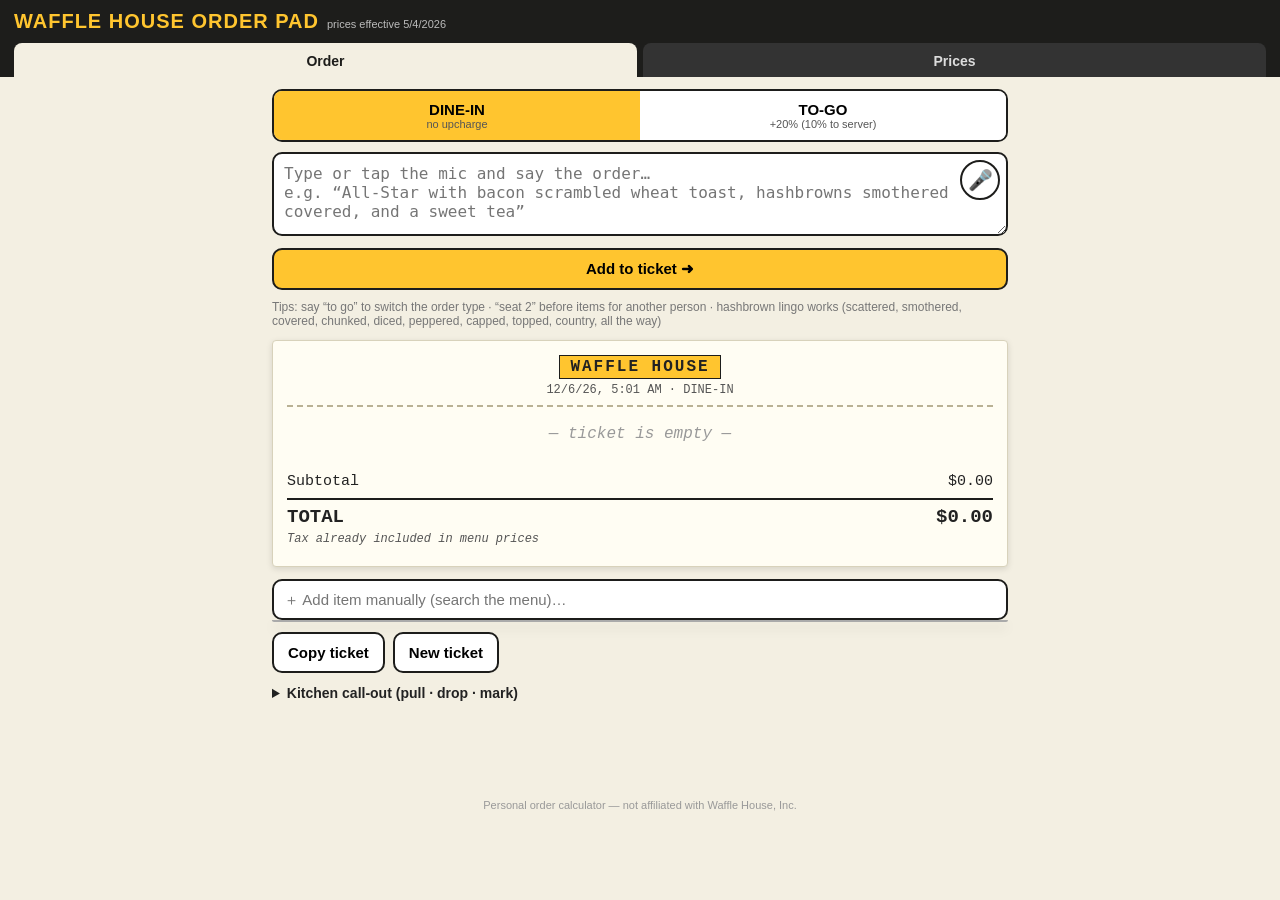
==== index.html @ cb044359 "Add Waffle House Order Pad web app Personal order calculator: speak or type an order, get a priced W" ====
<!DOCTYPE html>
<html lang="en">
<head>
  <meta charset="UTF-8">
  <meta name="viewport" content="width=device-width, initial-scale=1.0, maximum-scale=1.0">
  <title>Waffle House Order Pad</title>
  <meta name="description" content="Personal Waffle House order calculator: speak or type an order, get a priced ticket.">
  <link rel="stylesheet" href="css/styles.css">
  <link rel="icon" href="data:image/svg+xml,<svg xmlns='http://www.w3.org/2000/svg' viewBox='0 0 100 100'><rect width='100' height='100' rx='15' fill='%23ffc52f'/><text x='50' y='68' font-size='52' text-anchor='middle' font-family='Arial' font-weight='bold' fill='%231d1d1b'>W</text></svg>">
</head>
<body>
  <header>
    <div class="brand">
      <h1>Waffle House Order Pad</h1>
      <span class="sub" id="effDate"></span>
    </div>
    <nav>
      <button class="active" data-view="orderView">Order</button>
      <button data-view="pricesView">Prices</button>
    </nav>
  </header>

  <main>
    <!-- ============ ORDER VIEW ============ -->
    <section id="orderView" class="view active">
      <div class="order-type">
        <button id="btnDineIn" class="active">DINE-IN<span class="hint">no upcharge</span></button>
        <button id="btnToGo">TO-GO<span class="hint">+20% (10% to server)</span></button>
      </div>

      <div class="input-wrap">
        <textarea id="orderText" placeholder="Type or tap the mic and say the order…&#10;e.g. “All-Star with bacon scrambled wheat toast, hashbrowns smothered covered, and a sweet tea”"></textarea>
        <button id="micBtn" aria-label="Start dictation">🎤</button>
      </div>
      <div class="btn-row">
        <button id="parseBtn" class="btn">Add to ticket ➜</button>
      </div>
      <p class="tip">Tips: say “to go” to switch the order type · “seat 2” before items for another person ·
        hashbrown lingo works (scattered, smothered, covered, chunked, diced, peppered, capped, topped, country, all the way)</p>

      <div id="alerts"></div>

      <div class="ticket">
        <div class="ticket-head">
          <span class="wh">WAFFLE HOUSE</span>
          <div class="meta" id="ticketDate"></div>
        </div>
        <div id="ticketLines"></div>
        <div class="totals" id="totals"></div>
      </div>

      <div class="addwrap">
        <input id="addSearch" type="text" placeholder="＋ Add item manually (search the menu)…" autocomplete="off">
        <div id="addResults"></div>
      </div>

      <div class="btn-row">
        <button id="copyBtn" class="btn secondary">Copy ticket</button>
        <button id="clearBtn" class="btn secondary">New ticket</button>
      </div>

      <details class="callout">
        <summary>Kitchen call-out (pull · drop · mark)</summary>
        <pre id="callout"></pre>
      </details>
    </section>

    <!-- ============ PRICES VIEW ============ -->
    <section id="pricesView" class="view">
      <div class="price-banner">
        <b>Price sheet</b> — effective <span id="bannerDate"></span>, menu code CAT-2P-26-124.
        Taxes are already included in every price.
        <div id="ovCount" style="margin-top:6px;color:#777"></div>
        <div class="btns">
          <button id="resetPrices" class="btn small secondary">Reset to defaults</button>
          <button id="exportPrices" class="btn small secondary">Export prices.js</button>
        </div>
      </div>
      <input id="priceSearch" type="text" placeholder="Search items…" autocomplete="off">
      <div id="priceList"></div>
    </section>
  </main>

  <footer>Personal order calculator — not affiliated with Waffle House, Inc.</footer>

  <script src="data/prices.js"></script>
  <script src="js/parser.js"></script>
  <script src="js/speech.js"></script>
  <script src="js/app.js"></script>
  <script>document.getElementById("bannerDate").textContent = window.WH_MENU.effectiveDate;</script>
</body>
</html>
---- css/styles.css ----
/* Waffle House Order Pad — mobile-first */
:root {
  --wh-yellow: #ffc52f;
  --wh-black: #1d1d1b;
  --wh-red: #c8102e;
  --paper: #fffdf3;
  --ink: #222;
  --muted: #777;
  --line: #e3ddc8;
}

* { box-sizing: border-box; }
html, body { margin: 0; padding: 0; }
body {
  font-family: -apple-system, BlinkMacSystemFont, "Segoe UI", Roboto, Helvetica, Arial, sans-serif;
  background: #f3efe2;
  color: var(--ink);
}

header {
  background: var(--wh-black);
  color: #fff;
  padding: 10px 14px 0;
}
.brand {
  display: flex;
  align-items: baseline;
  gap: 8px;
  flex-wrap: wrap;
}
.brand h1 {
  font-size: 20px;
  margin: 0;
  letter-spacing: 1px;
  color: var(--wh-yellow);
  text-transform: uppercase;
}
.brand .sub { font-size: 11px; color: #bbb; }

nav { display: flex; gap: 6px; margin-top: 10px; }
nav button {
  flex: 1;
  border: none;
  padding: 10px 0 8px;
  font-size: 14px;
  font-weight: 600;
  background: #333;
  color: #ddd;
  border-radius: 8px 8px 0 0;
  cursor: pointer;
}
nav button.active { background: #f3efe2; color: var(--wh-black); }

main { max-width: 760px; margin: 0 auto; padding: 12px 12px 80px; }
.view { display: none; }
.view.active { display: block; }

/* ---------- order type toggle ---------- */
.order-type {
  display: flex;
  border: 2px solid var(--wh-black);
  border-radius: 10px;
  overflow: hidden;
  margin-bottom: 10px;
}
.order-type button {
  flex: 1;
  padding: 10px;
  font-size: 15px;
  font-weight: 700;
  border: none;
  background: #fff;
  cursor: pointer;
}
.order-type button.active { background: var(--wh-yellow); }
.order-type .hint { font-size: 11px; font-weight: 400; display: block; color: #555; }

/* ---------- input area ---------- */
.input-wrap { position: relative; margin-bottom: 8px; }
textarea#orderText {
  width: 100%;
  min-height: 84px;
  font-size: 16px;
  padding: 10px 52px 10px 10px;
  border: 2px solid var(--wh-black);
  border-radius: 10px;
  resize: vertical;
  background: #fff;
}
#micBtn {
  position: absolute;
  right: 8px;
  top: 8px;
  width: 40px;
  height: 40px;
  font-size: 20px;
  border-radius: 50%;
  border: 2px solid var(--wh-black);
  background: #fff;
  cursor: pointer;
}
#micBtn.listening {
  background: var(--wh-red);
  color: #fff;
  animation: pulse 1.2s infinite;
}
@keyframes pulse { 50% { transform: scale(1.12); } }

.btn-row { display: flex; gap: 8px; margin-bottom: 10px; }
.btn {
  padding: 10px 14px;
  font-size: 15px;
  font-weight: 700;
  border: 2px solid var(--wh-black);
  border-radius: 10px;
  background: var(--wh-yellow);
  cursor: pointer;
}
.btn.secondary { background: #fff; font-weight: 600; }
.btn.small { padding: 6px 10px; font-size: 13px; }
.btn:active { transform: translateY(1px); }
#parseBtn { flex: 1; }

.tip { font-size: 12px; color: var(--muted); margin: 0 0 12px; }

/* ---------- alerts ---------- */
.alert {
  border-radius: 10px;
  padding: 10px 12px;
  margin-bottom: 10px;
  font-size: 14px;
}
.alert.warn { background: #fff3cd; border: 1px solid #e5c963; }
.alert.miss { background: #fde8e8; border: 1px solid #e8a3a3; }
.alert .suggestions { margin-top: 6px; display: flex; gap: 6px; flex-wrap: wrap; }
.alert .suggestions button {
  border: 1px solid var(--wh-black);
  background: #fff;
  border-radius: 14px;
  padding: 4px 10px;
  font-size: 13px;
  cursor: pointer;
}

/* ---------- ticket ---------- */
.ticket {
  background: var(--paper);
  border: 1px solid #d8d2bb;
  border-radius: 4px;
  box-shadow: 0 2px 6px rgba(0,0,0,.12);
  padding: 14px 14px 18px;
  font-family: "Courier New", Courier, monospace;
}
.ticket-head { text-align: center; border-bottom: 2px dashed #b9b194; padding-bottom: 8px; }
.ticket-head .wh {
  font-weight: 700;
  letter-spacing: 2px;
  background: var(--wh-yellow);
  display: inline-block;
  padding: 2px 10px;
  border: 1px solid var(--wh-black);
}
.ticket-head .meta { font-size: 12px; color: #555; margin-top: 4px; }

.seat-label {
  margin: 10px 0 2px;
  font-size: 12px;
  font-weight: 700;
  color: var(--wh-red);
  border-bottom: 1px solid var(--line);
}

.tline { padding: 8px 0 6px; border-bottom: 1px dotted var(--line); cursor: pointer; }
.tline .row { display: flex; justify-content: space-between; gap: 8px; font-size: 15px; }
.tline .qty { font-weight: 700; min-width: 26px; }
.tline .nm { flex: 1; }
.tline .amt { font-weight: 700; white-space: nowrap; }
.tline .mods, .tline .notes { font-size: 13px; color: #555; padding-left: 26px; }
.tline .mods span { display: block; }
.tline .notes { font-style: italic; }
.tline.review { background: #fde8e8; }

.tline .edit {
  display: none;
  margin-top: 8px;
  padding: 8px;
  background: #f6f2e3;
  border-radius: 8px;
  font-family: inherit;
}
.tline.editing .edit { display: block; }
.edit .erow { display: flex; align-items: center; gap: 8px; margin-bottom: 6px; flex-wrap: wrap; }
.edit label { font-size: 12px; color: #555; }
.edit input[type="number"] { width: 80px; font-size: 15px; padding: 4px; }
.edit .qbtn {
  width: 34px; height: 34px;
  font-size: 18px; font-weight: 700;
  border: 1px solid var(--wh-black);
  background: #fff; border-radius: 8px; cursor: pointer;
}
.edit .del { background: var(--wh-red); color: #fff; border: none; }

.totals { margin-top: 10px; font-size: 15px; }
.totals .trow { display: flex; justify-content: space-between; padding: 2px 0; }
.totals .grand { font-size: 19px; font-weight: 700; border-top: 2px solid var(--wh-black); margin-top: 6px; padding-top: 6px; }
.totals .note { font-size: 12px; color: #555; font-style: italic; }
.empty { text-align: center; color: #999; padding: 18px 0; font-style: italic; }

/* ---------- add item search ---------- */
.addwrap { margin: 12px 0; position: relative; }
#addSearch {
  width: 100%; font-size: 15px; padding: 10px;
  border: 2px solid var(--wh-black); border-radius: 10px;
}
#addResults {
  position: absolute; left: 0; right: 0; z-index: 5;
  background: #fff; border: 1px solid #aaa; border-radius: 0 0 10px 10px;
  max-height: 260px; overflow: auto;
  box-shadow: 0 6px 12px rgba(0,0,0,.15);
}
#addResults div { padding: 9px 12px; border-bottom: 1px solid #eee; cursor: pointer; display: flex; justify-content: space-between; gap: 10px; font-size: 14px; }
#addResults div:hover { background: #fff7dd; }
#addResults .pr { font-weight: 700; }

/* ---------- callout ---------- */
details.callout { margin-top: 12px; }
details.callout summary { cursor: pointer; font-weight: 600; font-size: 14px; }
details.callout pre {
  background: var(--wh-black); color: var(--wh-yellow);
  padding: 12px; border-radius: 10px;
  font-size: 13px; white-space: pre-wrap;
}

/* ---------- prices view ---------- */
.price-banner {
  background: #fff; border: 2px solid var(--wh-black);
  border-radius: 10px; padding: 10px 12px; margin-bottom: 10px; font-size: 13px;
}
.price-banner .btns { display: flex; gap: 8px; margin-top: 8px; flex-wrap: wrap; }
#priceSearch {
  width: 100%; font-size: 15px; padding: 10px;
  border: 2px solid var(--wh-black); border-radius: 10px; margin-bottom: 10px;
}
.pcat { margin: 14px 0 4px; font-size: 14px; font-weight: 700; color: var(--wh-red); text-transform: uppercase; letter-spacing: 1px; }
.prow {
  display: flex; align-items: center; justify-content: space-between; gap: 10px;
  background: #fff; padding: 8px 10px; border-bottom: 1px solid #e5e0cf; font-size: 14px;
}
.prow .nm { flex: 1; }
.prow .nm small { color: var(--muted); display: block; }
.prow input {
  width: 86px; font-size: 15px; padding: 6px; text-align: right;
  border: 1px solid #bbb; border-radius: 8px;
}
.prow.overridden input { border-color: var(--wh-red); background: #fff3f3; }
.prow .flag { color: var(--wh-red); font-size: 16px; }

footer { text-align: center; font-size: 11px; color: #999; padding: 18px 0 26px; }
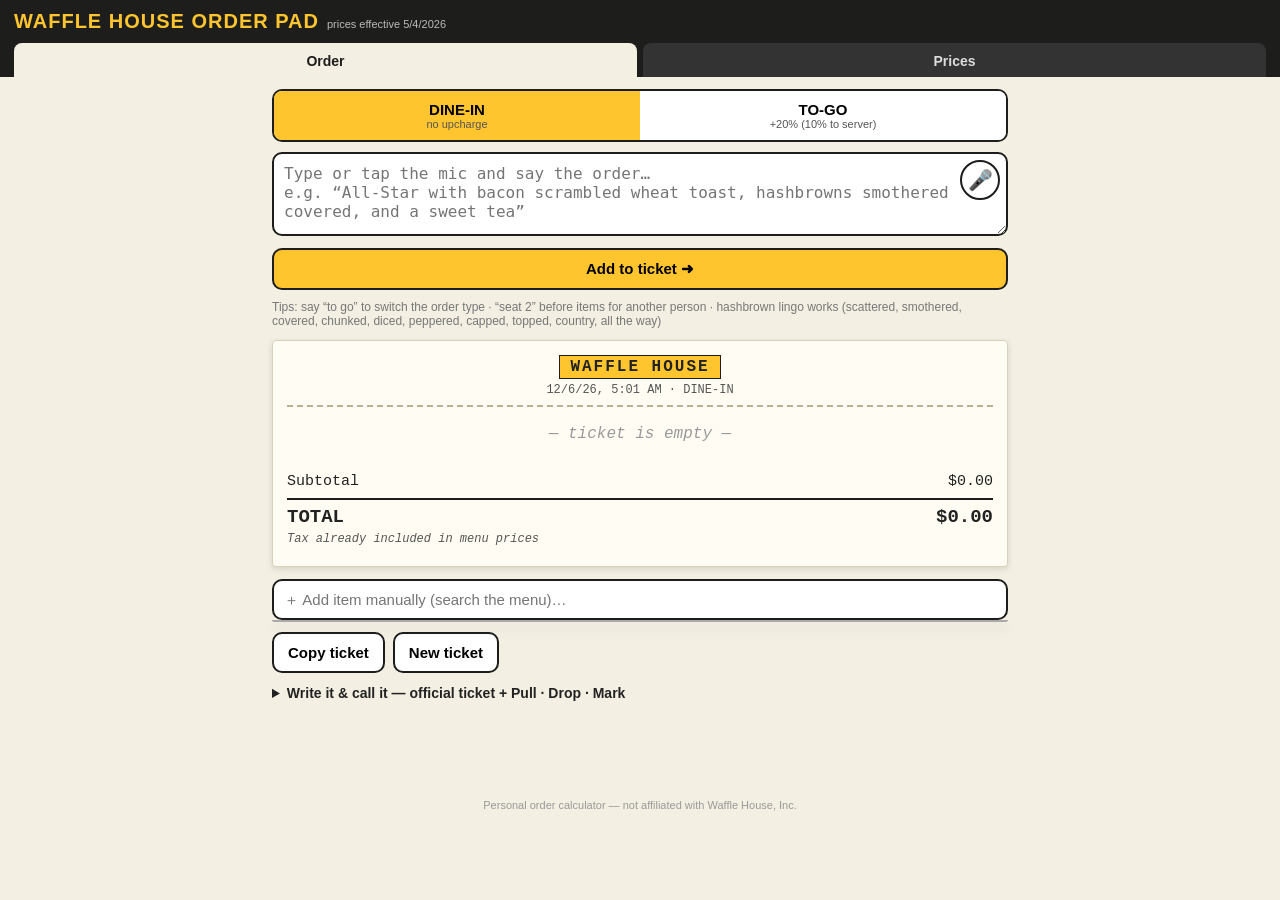
==== commit 06933f4f: "Add official ticket writing + Pull/Drop/Mark call-in generator - js/ticket.js: maps every menu item " ====
--- a/index.html
+++ b/index.html
@@ -60,7 +60,13 @@
       </div>
 
       <details class="callout">
-        <summary>Kitchen call-out (pull · drop · mark)</summary>
+        <summary>Write it &amp; call it — official ticket + Pull · Drop · Mark</summary>
+        <div class="wt-wrap">
+          <table id="wtGrid"></table>
+          <p class="wt-note">√ = in the ring · √s = scattered (l/w/m = light, well, steamed) ·
+            toppings: s c h d p a t g = smothered covered chunked diced peppered capped topped country ·
+            ⊘ = hold · white toast &amp; grits are the default (write nothing)</p>
+        </div>
         <pre id="callout"></pre>
       </details>
     </section>
@@ -85,6 +91,7 @@
 
   <script src="data/prices.js"></script>
   <script src="js/parser.js"></script>
+  <script src="js/ticket.js"></script>
   <script src="js/speech.js"></script>
   <script src="js/app.js"></script>
   <script>document.getElementById("bannerDate").textContent = window.WH_MENU.effectiveDate;</script>
--- a/css/styles.css
+++ b/css/styles.css
@@ -230,6 +230,18 @@
   padding: 12px; border-radius: 10px;
   font-size: 13px; white-space: pre-wrap;
 }
+.wt-wrap { overflow-x: auto; margin: 10px 0; }
+#wtGrid {
+  width: 100%; border-collapse: collapse; background: #fdf6c9;
+  border: 2px solid var(--wh-black); font-size: 13px;
+}
+#wtGrid th, #wtGrid td { border: 1px solid #b9b08a; padding: 4px 6px; text-align: center; }
+#wtGrid th { background: #f3e9a9; font-size: 11px; }
+#wtGrid .rn { text-align: left; font-size: 10px; font-weight: 700; width: 86px; }
+#wtGrid .amt { text-align: right; width: 64px; font-variant-numeric: tabular-nums; }
+#wtGrid tr.blank td { color: #c4ba8e; }
+#wtGrid tr.tot td { font-weight: 800; background: #f3e9a9; }
+.wt-note { font-size: 11px; color: var(--muted); margin: 6px 0 8px; }
 
 /* ---------- prices view ---------- */
 .price-banner {
